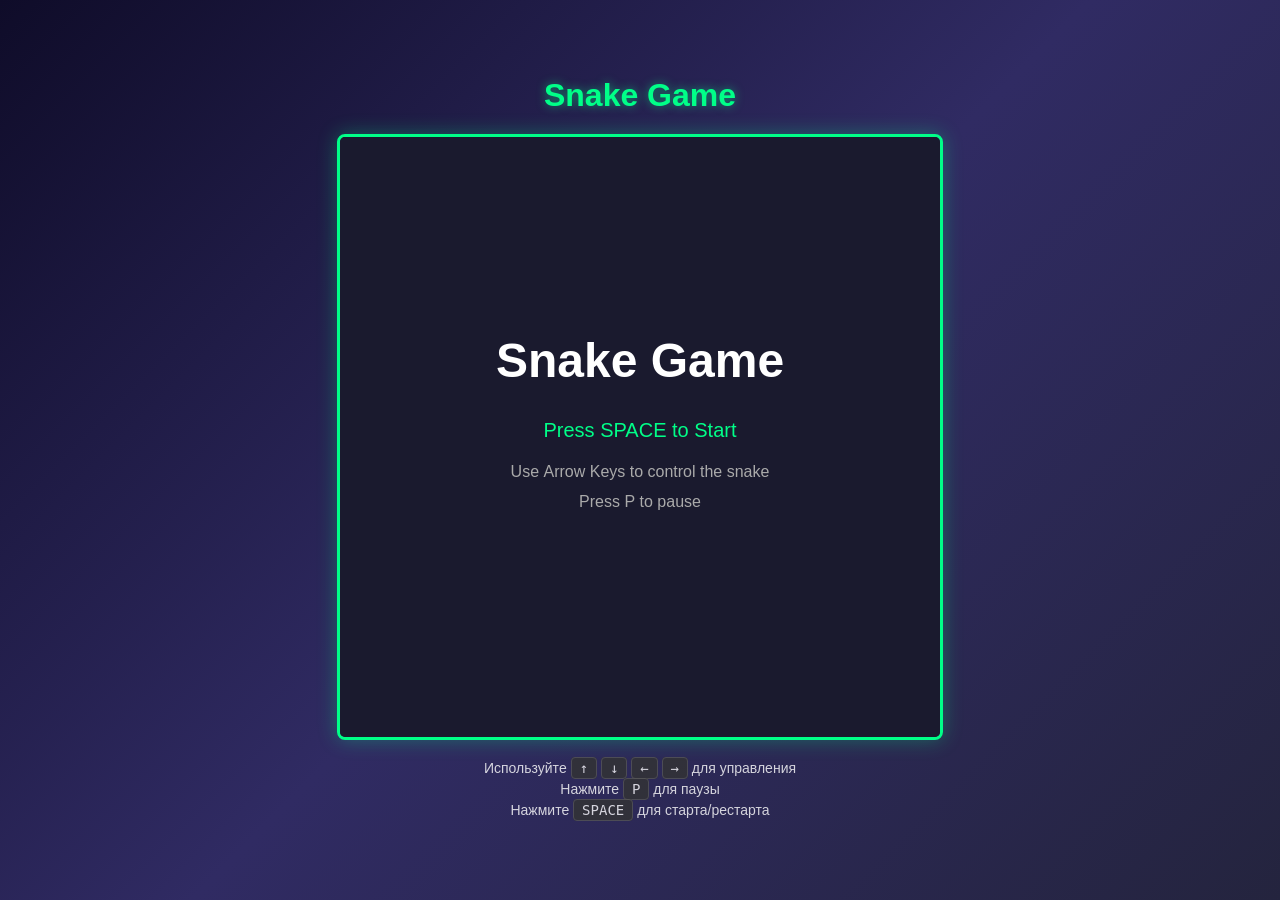
==== index.html @ 167b4890 "feat: implement Snake game logic with canvas rendering - Add game.js with complete Snake game implem" ====
<!DOCTYPE html>
<html lang="ru">
<head>
    <meta charset="UTF-8">
    <meta name="viewport" content="width=device-width, initial-scale=1.0">
    <title>Snake Game</title>
    <style>
        * {
            margin: 0;
            padding: 0;
            box-sizing: border-box;
        }

        body {
            display: flex;
            justify-content: center;
            align-items: center;
            min-height: 100vh;
            background: linear-gradient(135deg, #0f0c29, #302b63, #24243e);
            font-family: 'Arial', sans-serif;
        }

        .game-container {
            text-align: center;
            padding: 20px;
        }

        h1 {
            color: #00ff88;
            margin-bottom: 20px;
            text-shadow: 0 0 10px rgba(0, 255, 136, 0.5);
        }

        #gameCanvas {
            border: 3px solid #00ff88;
            border-radius: 8px;
            box-shadow: 0 0 20px rgba(0, 255, 136, 0.3);
            display: block;
            margin: 0 auto;
        }

        .controls {
            margin-top: 20px;
            color: #ffffff;
            font-size: 14px;
        }

        .controls p {
            margin: 5px 0;
            opacity: 0.8;
        }

        .controls kbd {
            background: #333;
            padding: 2px 8px;
            border-radius: 4px;
            border: 1px solid #555;
        }
    </style>
</head>
<body>
    <div class="game-container">
        <h1>Snake Game</h1>
        <canvas id="gameCanvas"></canvas>
        <div class="controls">
            <p>Используйте <kbd>↑</kbd> <kbd>↓</kbd> <kbd>←</kbd> <kbd>→</kbd> для управления</p>
            <p>Нажмите <kbd>P</kbd> для паузы</p>
            <p>Нажмите <kbd>SPACE</kbd> для старта/рестарта</p>
        </div>
    </div>
    <script src="static/js/game.js"></script>
</body>
</html>
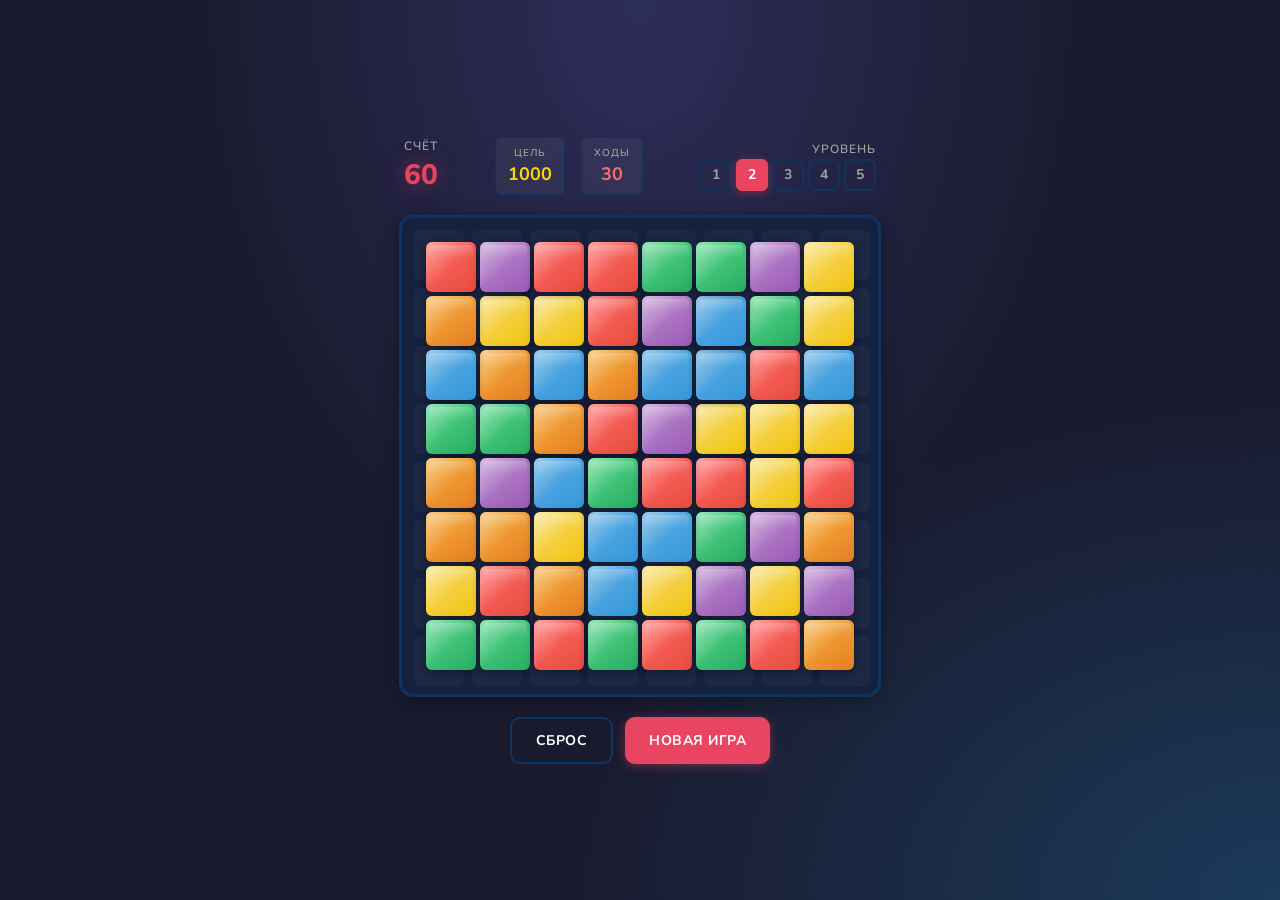
==== commit 2ed79741: "chore: repair PR branch history" ====
--- a/index.html
+++ b/index.html
@@ -3,71 +3,1458 @@
 <head>
     <meta charset="UTF-8">
     <meta name="viewport" content="width=device-width, initial-scale=1.0">
-    <title>Snake Game</title>
+    <title>Match-3 Игра</title>
+    <link rel="preconnect" href="https://fonts.googleapis.com">
+    <link rel="preconnect" href="https://fonts.gstatic.com" crossorigin>
+    <link href="https://fonts.googleapis.com/css2?family=Nunito:wght@400;600;700;800&display=swap" rel="stylesheet">
     <style>
-        * {
+        :root {
+            --tile-size: 50px;
+            --board-gap: 4px;
+            --board-padding: 12px;
+            --cell-size: calc(var(--tile-size) + var(--board-gap));
+            --board-size: calc(var(--cell-size) * 8 + var(--board-padding) * 2 - var(--board-gap));
+            
+            --color-bg: #1a1a2e;
+            --color-board: #16213e;
+            --color-board-border: #0f3460;
+            --color-text: #e8e8e8;
+            --color-text-muted: #a0a0a0;
+            --color-accent: #e94560;
+            --color-accent-hover: #ff6b6b;
+            
+            --tile-red: #e74c3c;
+            --tile-blue: #3498db;
+            --tile-green: #27ae60;
+            --tile-yellow: #f1c40f;
+            --tile-purple: #9b59b6;
+            --tile-orange: #e67e22;
+            
+            --shadow-card: 0 4px 20px rgba(0, 0, 0, 0.3);
+            --shadow-tile: 0 2px 8px rgba(0, 0, 0, 0.4);
+            --shadow-button: 0 2px 10px rgba(233, 69, 96, 0.4);
+            
+            --transition-fast: 0.15s ease;
+            --transition-normal: 0.25s ease;
+            --transition-slow: 0.4s ease;
+            
+            --radius-small: 6px;
+            --radius-medium: 10px;
+            --radius-large: 14px;
+        }
+        
+        *, *::before, *::after {
+            box-sizing: border-box;
             margin: 0;
             padding: 0;
-            box-sizing: border-box;
-        }
-
+        }
+        
         body {
+            font-family: 'Nunito', sans-serif;
+            background: var(--color-bg);
+            color: var(--color-text);
+            min-height: 100vh;
             display: flex;
+            flex-direction: column;
+            align-items: center;
             justify-content: center;
+            padding: 20px;
+            background-image: 
+                radial-gradient(ellipse at top, #2d2d5a 0%, transparent 50%),
+                radial-gradient(ellipse at bottom right, #1a3a5a 0%, transparent 40%);
+        }
+        
+        /* Header & Score */
+        .game-header {
+            width: 100%;
+            max-width: 480px;
+            display: flex;
+            justify-content: space-between;
             align-items: center;
-            min-height: 100vh;
-            background: linear-gradient(135deg, #0f0c29, #302b63, #24243e);
-            font-family: 'Arial', sans-serif;
-        }
-
-        .game-container {
+            margin-bottom: 20px;
+            padding: 0 4px;
+        }
+        
+        .score-container {
+            display: flex;
+            flex-direction: column;
+            gap: 2px;
+        }
+        
+        .score-label {
+            font-size: 12px;
+            font-weight: 600;
+            color: var(--color-text-muted);
+            text-transform: uppercase;
+            letter-spacing: 1px;
+        }
+        
+        .score-value {
+            font-size: 28px;
+            font-weight: 800;
+            color: var(--color-accent);
+            text-shadow: 0 0 20px rgba(233, 69, 96, 0.5);
+        }
+        
+        .stats-container {
+            display: flex;
+            gap: 16px;
+        }
+        
+        .stat-box {
+            display: flex;
+            flex-direction: column;
+            align-items: center;
+            gap: 2px;
+            padding: 8px 12px;
+            background: rgba(255, 255, 255, 0.05);
+            border-radius: var(--radius-small);
+            border: 1px solid var(--color-board-border);
+        }
+        
+        .stat-label {
+            font-size: 10px;
+            font-weight: 600;
+            color: var(--color-text-muted);
+            text-transform: uppercase;
+            letter-spacing: 1px;
+        }
+        
+        .stat-value {
+            font-size: 18px;
+            font-weight: 700;
+        }
+        
+        .stat-value.target {
+            color: #ffd700;
+        }
+        
+        .stat-value.moves {
+            color: #ff6b6b;
+        }
+        
+        .level-container {
+            display: flex;
+            flex-direction: column;
+            align-items: flex-end;
+            gap: 2px;
+        }
+        
+        .level-label {
+            font-size: 12px;
+            font-weight: 600;
+            color: var(--color-text-muted);
+            text-transform: uppercase;
+            letter-spacing: 1px;
+        }
+        
+        .level-select {
+            display: flex;
+            gap: 4px;
+        }
+        
+        .level-btn {
+            width: 32px;
+            height: 32px;
+            border: 2px solid var(--color-board-border);
+            background: transparent;
+            color: var(--color-text-muted);
+            font-family: inherit;
+            font-size: 14px;
+            font-weight: 700;
+            border-radius: var(--radius-small);
+            cursor: pointer;
+            transition: all var(--transition-fast);
+        }
+        
+        .level-btn:hover {
+            border-color: var(--color-accent);
+            color: var(--color-accent);
+            transform: scale(1.05);
+        }
+        
+        .level-btn.active {
+            background: var(--color-accent);
+            border-color: var(--color-accent);
+            color: white;
+            box-shadow: var(--shadow-button);
+        }
+        
+        /* Game Board */
+        .game-board-wrapper {
+            background: var(--color-board);
+            border: 3px solid var(--color-board-border);
+            border-radius: var(--radius-large);
+            padding: var(--board-padding);
+            box-shadow: var(--shadow-card);
+        }
+        
+        .game-board {
+            display: grid;
+            grid-template-columns: repeat(8, var(--cell-size));
+            grid-template-rows: repeat(8, var(--cell-size));
+            gap: var(--board-gap);
+            width: var(--board-size);
+            height: var(--board-size);
+            position: relative;
+        }
+        
+        /* Board Cells (background grid) */
+        .board-cell {
+            width: var(--tile-size);
+            height: var(--tile-size);
+            background: rgba(255, 255, 255, 0.03);
+            border-radius: var(--radius-small);
+            position: relative;
+        }
+        
+        .board-cell::before {
+            content: '';
+            position: absolute;
+            inset: 0;
+            background: radial-gradient(circle, rgba(255, 255, 255, 0.05) 0%, transparent 70%);
+            border-radius: inherit;
+            opacity: 0;
+            transition: opacity var(--transition-normal);
+        }
+        
+        .board-cell:hover::before {
+            opacity: 1;
+        }
+        
+        /* Tiles */
+        .tile {
+            width: var(--tile-size);
+            height: var(--tile-size);
+            border-radius: var(--radius-small);
+            position: absolute;
+            cursor: pointer;
+            transition: 
+                transform var(--transition-fast),
+                box-shadow var(--transition-fast),
+                opacity var(--transition-normal);
+            box-shadow: var(--shadow-tile);
+            z-index: 10;
+        }
+        
+        .tile::before {
+            content: '';
+            position: absolute;
+            inset: 0;
+            border-radius: inherit;
+            background: linear-gradient(135deg, rgba(255, 255, 255, 0.4) 0%, transparent 50%);
+            pointer-events: none;
+        }
+        
+        .tile::after {
+            content: '';
+            position: absolute;
+            inset: 3px;
+            border-radius: calc(var(--radius-small) - 2px);
+            background: linear-gradient(180deg, rgba(255, 255, 255, 0.2) 0%, transparent 30%);
+            pointer-events: none;
+        }
+        
+        .tile:hover {
+            transform: scale(1.08);
+            z-index: 20;
+        }
+        
+        .tile.selected {
+            transform: scale(1.1);
+            box-shadow: 0 0 0 3px var(--color-accent), 0 0 20px var(--color-accent), var(--shadow-tile);
+            z-index: 20;
+            animation: selectedGlow 0.6s ease-in-out infinite alternate;
+        }
+
+        @keyframes selectedGlow {
+            0% {
+                box-shadow: 0 0 0 3px var(--color-accent), 0 0 15px var(--color-accent), var(--shadow-tile);
+            }
+            100% {
+                box-shadow: 0 0 0 3px var(--color-accent), 0 0 25px var(--color-accent), 0 0 35px rgba(233, 69, 96, 0.5), var(--shadow-tile);
+            }
+        }
+        
+        .tile.matched {
+            animation: matchRemove 0.4s ease forwards;
+        }
+
+        .tile.dropping {
+            transition: top 0.35s cubic-bezier(0.34, 1.56, 0.64, 1), left 0.35s cubic-bezier(0.34, 1.56, 0.64, 1);
+            z-index: 5;
+        }
+
+        .tile.dropping-from-above {
+            animation: tileDrop 0.4s cubic-bezier(0.34, 1.56, 0.64, 1) forwards;
+        }
+
+        .tile.shake {
+            animation: shake 0.4s ease;
+        }
+
+        .tile.invalid-move {
+            animation: invalidShake 0.4s ease;
+            box-shadow: 0 0 0 3px #ff4444, var(--shadow-tile);
+        }
+        
+        /* Tile Colors */
+        .tile-red {
+            background: linear-gradient(145deg, #ff6b6b, var(--tile-red));
+        }
+        
+        .tile-blue {
+            background: linear-gradient(145deg, #5dade2, var(--tile-blue));
+        }
+        
+        .tile-green {
+            background: linear-gradient(145deg, #58d68d, var(--tile-green));
+        }
+        
+        .tile-yellow {
+            background: linear-gradient(145deg, #f7dc6f, var(--tile-yellow));
+        }
+        
+        .tile-purple {
+            background: linear-gradient(145deg, #bb8fce, var(--tile-purple));
+        }
+        
+        .tile-orange {
+            background: linear-gradient(145deg, #f5b041, var(--tile-orange));
+        }
+        
+        /* Tile Animations */
+        @keyframes tileAppear {
+            0% {
+                transform: scale(0) rotate(-180deg);
+                opacity: 0;
+            }
+            60% {
+                transform: scale(1.1) rotate(10deg);
+                opacity: 1;
+            }
+            100% {
+                transform: scale(1) rotate(0deg);
+                opacity: 1;
+            }
+        }
+        
+        @keyframes matchRemove {
+            0% {
+                transform: scale(1);
+                opacity: 1;
+            }
+            30% {
+                transform: scale(1.4);
+                opacity: 0.9;
+                box-shadow: 0 0 30px currentColor;
+            }
+            60% {
+                transform: scale(1.6);
+                opacity: 0.6;
+            }
+            100% {
+                transform: scale(1.8) rotate(45deg);
+                opacity: 0;
+            }
+        }
+
+        @keyframes tileDrop {
+            0% {
+                transform: translateY(-100px) scale(0.8);
+                opacity: 0;
+            }
+            60% {
+                transform: translateY(10px) scale(1.1);
+                opacity: 1;
+            }
+            80% {
+                transform: translateY(-5px) scale(0.95);
+                opacity: 1;
+            }
+            100% {
+                transform: translateY(0) scale(1);
+                opacity: 1;
+            }
+        }
+
+        @keyframes shake {
+            0%, 100% { transform: translateX(0); }
+            10% { transform: translateX(-8px) rotate(-2deg); }
+            20% { transform: translateX(8px) rotate(2deg); }
+            30% { transform: translateX(-6px) rotate(-1deg); }
+            40% { transform: translateX(6px) rotate(1deg); }
+            50% { transform: translateX(-4px); }
+            60% { transform: translateX(4px); }
+            70% { transform: translateX(-2px); }
+            80% { transform: translateX(2px); }
+            90% { transform: translateX(-1px); }
+        }
+
+        @keyframes invalidShake {
+            0%, 100% { transform: translateX(0); }
+            10% { transform: translateX(-10px) rotate(-3deg); }
+            20% { transform: translateX(10px) rotate(3deg); }
+            30% { transform: translateX(-8px) rotate(-2deg); }
+            40% { transform: translateX(8px) rotate(2deg); }
+            50% { transform: translateX(-6px); }
+            60% { transform: translateX(6px); }
+            70% { transform: translateX(-4px); }
+            80% { transform: translateX(4px); }
+            90% { transform: translateX(-2px); }
+        }
+        
+        @keyframes tilePop {
+            0% {
+                transform: scale(1);
+            }
+            50% {
+                transform: scale(1.25);
+            }
+            100% {
+                transform: scale(1);
+            }
+        }
+
+        @keyframes popIn {
+            0% {
+                transform: scale(0);
+                opacity: 0;
+            }
+            60% {
+                transform: scale(1.2);
+                opacity: 1;
+            }
+            100% {
+                transform: scale(1);
+                opacity: 1;
+            }
+        }
+
+        /* Particle effects */
+        .particle {
+            position: absolute;
+            width: 8px;
+            height: 8px;
+            border-radius: 50%;
+            pointer-events: none;
+            animation: particleExplode 0.6s ease-out forwards;
+            z-index: 100;
+        }
+
+        @keyframes particleExplode {
+            0% {
+                transform: translate(0, 0) scale(1);
+                opacity: 1;
+            }
+            100% {
+                transform: translate(var(--tx), var(--ty)) scale(0);
+                opacity: 0;
+            }
+        }
+
+        /* Glow effect for selected */
+        .tile.selected::before {
+            animation: selectedPulse 0.8s ease-in-out infinite;
+        }
+
+        @keyframes selectedPulse {
+            0%, 100% {
+                box-shadow: 0 0 5px var(--color-accent), 0 0 15px var(--color-accent), 0 0 25px var(--color-accent);
+            }
+            50% {
+                box-shadow: 0 0 10px var(--color-accent), 0 0 20px var(--color-accent), 0 0 35px var(--color-accent);
+            }
+        }
+
+        /* Combo text animation */
+        .combo-text {
+            position: absolute;
+            font-size: 24px;
+            font-weight: 800;
+            color: var(--color-accent);
+            text-shadow: 0 0 10px var(--color-accent), 0 2px 4px rgba(0,0,0,0.5);
+            pointer-events: none;
+            animation: comboPopup 0.8s ease-out forwards;
+            z-index: 200;
+            white-space: nowrap;
+        }
+
+        @keyframes comboPopup {
+            0% {
+                transform: translate(-50%, -50%) scale(0.5);
+                opacity: 0;
+            }
+            20% {
+                transform: translate(-50%, -50%) scale(1.2);
+                opacity: 1;
+            }
+            40% {
+                transform: translate(-50%, -50%) scale(1);
+            }
+            100% {
+                transform: translate(-50%, -80%) scale(0.8);
+                opacity: 0;
+            }
+        }
+        
+        .tile.appearing {
+            animation: tileAppear 0.4s ease forwards;
+        }
+        
+        .tile.pop {
+            animation: tilePop 0.2s ease;
+        }
+        
+        /* Action Buttons */
+        .game-actions {
+            display: flex;
+            gap: 12px;
+            margin-top: 20px;
+        }
+        
+        .action-btn {
+            padding: 12px 24px;
+            border: none;
+            background: var(--color-accent);
+            color: white;
+            font-family: inherit;
+            font-size: 14px;
+            font-weight: 700;
+            border-radius: var(--radius-medium);
+            cursor: pointer;
+            transition: all var(--transition-fast);
+            box-shadow: var(--shadow-button);
+            text-transform: uppercase;
+            letter-spacing: 0.5px;
+        }
+        
+        .action-btn:hover {
+            background: var(--color-accent-hover);
+            transform: translateY(-2px);
+            box-shadow: 0 4px 15px rgba(233, 69, 96, 0.5);
+        }
+        
+        .action-btn:active {
+            transform: translateY(0);
+        }
+        
+        .action-btn.secondary {
+            background: transparent;
+            border: 2px solid var(--color-board-border);
+            box-shadow: none;
+        }
+        
+        .action-btn.secondary:hover {
+            background: var(--color-board-border);
+            border-color: var(--color-board-border);
+            box-shadow: none;
+        }
+        
+        /* Game Over Overlay */
+        .game-overlay {
+            position: fixed;
+            inset: 0;
+            background: rgba(0, 0, 0, 0.85);
+            display: flex;
+            flex-direction: column;
+            align-items: center;
+            justify-content: center;
+            gap: 20px;
+            opacity: 0;
+            pointer-events: none;
+            transition: opacity var(--transition-normal);
+            z-index: 100;
+        }
+        
+        .game-overlay.visible {
+            opacity: 1;
+            pointer-events: all;
+        }
+        
+        .overlay-title {
+            font-size: 36px;
+            font-weight: 800;
+            color: var(--color-accent);
+            text-transform: uppercase;
+            letter-spacing: 2px;
+            text-shadow: 0 0 30px rgba(233, 69, 96, 0.7);
+        }
+        
+        .overlay-score {
+            font-size: 48px;
+            font-weight: 800;
+            color: white;
+        }
+        
+        .overlay-label {
+            font-size: 14px;
+            color: var(--color-text-muted);
+            text-transform: uppercase;
+            letter-spacing: 1px;
+        }
+        
+        /* Win/Lose Messages */
+        .message {
+            position: fixed;
+            top: 50%;
+            left: 50%;
+            transform: translate(-50%, -50%);
+            background: rgba(0, 0, 0, 0.9);
+            color: white;
+            padding: 40px;
+            border-radius: 20px;
             text-align: center;
-            padding: 20px;
-        }
-
-        h1 {
-            color: #00ff88;
+            z-index: 1000;
+            display: none;
+            animation: popIn 0.3s ease-out;
+            border: 2px solid var(--color-accent);
+        }
+
+        .message h2 {
+            font-size: 32px;
             margin-bottom: 20px;
-            text-shadow: 0 0 10px rgba(0, 255, 136, 0.5);
-        }
-
-        #gameCanvas {
-            border: 3px solid #00ff88;
-            border-radius: 8px;
-            box-shadow: 0 0 20px rgba(0, 255, 136, 0.3);
-            display: block;
-            margin: 0 auto;
-        }
-
-        .controls {
-            margin-top: 20px;
-            color: #ffffff;
-            font-size: 14px;
-        }
-
-        .controls p {
-            margin: 5px 0;
+            color: var(--color-accent);
+        }
+
+        .message p {
+            font-size: 18px;
+            margin-bottom: 30px;
             opacity: 0.8;
         }
 
-        .controls kbd {
-            background: #333;
-            padding: 2px 8px;
-            border-radius: 4px;
-            border: 1px solid #555;
+        .message button {
+            background: linear-gradient(135deg, var(--color-accent), #ff6b6b);
+            color: white;
+            border: none;
+            padding: 15px 40px;
+            font-size: 18px;
+            border-radius: 30px;
+            cursor: pointer;
+            transition: transform 0.2s, box-shadow 0.2s;
+            font-weight: 700;
+        }
+
+        .message button:hover {
+            transform: scale(1.05);
+            box-shadow: 0 5px 20px rgba(233, 69, 96, 0.5);
+        }
+
+        /* Responsive */
+        @media (max-width: 500px) {
+            :root {
+                --tile-size: 42px;
+                --board-padding: 10px;
+                --board-gap: 3px;
+            }
+            
+            .score-value {
+                font-size: 24px;
+            }
+            
+            .level-btn {
+                width: 28px;
+                height: 28px;
+                font-size: 12px;
+            }
+            
+            .action-btn {
+                padding: 10px 18px;
+                font-size: 12px;
+            }
+
+            .stats-container {
+                gap: 8px;
+            }
+
+            .stat-box {
+                padding: 6px 8px;
+            }
+
+            .stat-value {
+                font-size: 14px;
+            }
+        }
+        
+        @media (max-width: 400px) {
+            :root {
+                --tile-size: 36px;
+                --board-padding: 8px;
+                --board-gap: 2px;
+            }
+            
+            .game-header {
+                flex-direction: column;
+                gap: 16px;
+            }
+            
+            .level-container {
+                align-items: center;
+            }
+
+            .stats-container {
+                width: 100%;
+                justify-content: center;
+            }
         }
     </style>
 </head>
 <body>
-    <div class="game-container">
-        <h1>Snake Game</h1>
-        <canvas id="gameCanvas"></canvas>
-        <div class="controls">
-            <p>Используйте <kbd>↑</kbd> <kbd>↓</kbd> <kbd>←</kbd> <kbd>→</kbd> для управления</p>
-            <p>Нажмите <kbd>P</kbd> для паузы</p>
-            <p>Нажмите <kbd>SPACE</kbd> для старта/рестарта</p>
+    <!-- Header with Score and Level -->
+    <header class="game-header">
+        <div class="score-container">
+            <span class="score-label">Счёт</span>
+            <span class="score-value" id="score">0</span>
+        </div>
+        
+        <div class="stats-container">
+            <div class="stat-box">
+                <span class="stat-label">Цель</span>
+                <span class="stat-value target" id="target">1000</span>
+            </div>
+            <div class="stat-box">
+                <span class="stat-label">Ходы</span>
+                <span class="stat-value moves" id="moves">30</span>
+            </div>
+        </div>
+        
+        <div class="level-container">
+            <span class="level-label">Уровень</span>
+            <div class="level-select">
+                <button class="level-btn" data-level="1">1</button>
+                <button class="level-btn active" data-level="2">2</button>
+                <button class="level-btn" data-level="3">3</button>
+                <button class="level-btn" data-level="4">4</button>
+                <button class="level-btn" data-level="5">5</button>
+            </div>
+        </div>
+    </header>
+    
+    <!-- Game Board -->
+    <div class="game-board-wrapper">
+        <div class="game-board" id="board">
+            <!-- Board cells (background grid) -->
+            <div class="board-cell"></div><div class="board-cell"></div><div class="board-cell"></div><div class="board-cell"></div>
+            <div class="board-cell"></div><div class="board-cell"></div><div class="board-cell"></div><div class="board-cell"></div>
+            <div class="board-cell"></div><div class="board-cell"></div><div class="board-cell"></div><div class="board-cell"></div>
+            <div class="board-cell"></div><div class="board-cell"></div><div class="board-cell"></div><div class="board-cell"></div>
+            <div class="board-cell"></div><div class="board-cell"></div><div class="board-cell"></div><div class="board-cell"></div>
+            <div class="board-cell"></div><div class="board-cell"></div><div class="board-cell"></div><div class="board-cell"></div>
+            <div class="board-cell"></div><div class="board-cell"></div><div class="board-cell"></div><div class="board-cell"></div>
+            <div class="board-cell"></div><div class="board-cell"></div><div class="board-cell"></div><div class="board-cell"></div>
+            <div class="board-cell"></div><div class="board-cell"></div><div class="board-cell"></div><div class="board-cell"></div>
+            <div class="board-cell"></div><div class="board-cell"></div><div class="board-cell"></div><div class="board-cell"></div>
+            <div class="board-cell"></div><div class="board-cell"></div><div class="board-cell"></div><div class="board-cell"></div>
+            <div class="board-cell"></div><div class="board-cell"></div><div class="board-cell"></div><div class="board-cell"></div>
+            <div class="board-cell"></div><div class="board-cell"></div><div class="board-cell"></div><div class="board-cell"></div>
+            <div class="board-cell"></div><div class="board-cell"></div><div class="board-cell"></div><div class="board-cell"></div>
+            <div class="board-cell"></div><div class="board-cell"></div><div class="board-cell"></div><div class="board-cell"></div>
+            <div class="board-cell"></div><div class="board-cell"></div><div class="board-cell"></div><div class="board-cell"></div>
+            
+            <!-- Tiles will be inserted here by JavaScript -->
         </div>
     </div>
-    <script src="static/js/game.js"></script>
+    
+    <!-- Action Buttons -->
+    <div class="game-actions">
+        <button class="action-btn secondary" id="resetBtn">Сброс</button>
+        <button class="action-btn" id="newGameBtn">Новая игра</button>
+    </div>
+    
+    <!-- Game Over Overlay -->
+    <div class="game-overlay" id="gameOverlay">
+        <div class="overlay-label">Игра окончена</div>
+        <div class="overlay-title">Поздравляем!</div>
+        <div class="overlay-label">Ваш счёт</div>
+        <div class="overlay-score" id="finalScore">0</div>
+        <button class="action-btn" id="playAgainBtn">Играть снова</button>
+    </div>
+
+    <!-- Win/Lose Messages -->
+    <div class="message" id="winMessage">
+        <h2>Уровень пройден!</h2>
+        <p>Ваши очки: <span id="winScore">0</span></p>
+        <button onclick="nextLevel()">Следующий уровень</button>
+    </div>
+
+    <div class="message" id="loseMessage">
+        <h2>Игра окончена!</h2>
+        <p>Вы не набрали достаточно очков</p>
+        <button onclick="restartGame()">Играть снова</button>
+    </div>
+    
+    <script>
+        // Sound Manager using Web Audio API
+        class SoundManager {
+            constructor() {
+                this.ctx = null;
+                this.enabled = true;
+                this.initialized = false;
+            }
+
+            init() {
+                if (this.initialized) return;
+                try {
+                    this.ctx = new (window.AudioContext || window.webkitAudioContext)();
+                    this.initialized = true;
+                } catch (e) {
+                    console.log('Audio not supported');
+                    this.enabled = false;
+                }
+            }
+
+            playTone(frequency, duration, type = 'sine', volume = 0.3) {
+                if (!this.enabled || !this.ctx) return;
+                
+                // Resume context if suspended (browser autoplay policy)
+                if (this.ctx.state === 'suspended') {
+                    this.ctx.resume();
+                }
+
+                const oscillator = this.ctx.createOscillator();
+                const gainNode = this.ctx.createGain();
+
+                oscillator.type = type;
+                oscillator.frequency.setValueAtTime(frequency, this.ctx.currentTime);
+
+                gainNode.gain.setValueAtTime(volume, this.ctx.currentTime);
+                gainNode.gain.exponentialRampToValueAtTime(0.01, this.ctx.currentTime + duration);
+
+                oscillator.connect(gainNode);
+                gainNode.connect(this.ctx.destination);
+
+                oscillator.start(this.ctx.currentTime);
+                oscillator.stop(this.ctx.currentTime + duration);
+            }
+
+            playSelect() {
+                // High-pitched pop
+                this.playTone(800, 0.1, 'sine', 0.2);
+            }
+
+            playSwap() {
+                // Whoosh sound
+                this.playTone(300, 0.15, 'triangle', 0.15);
+                setTimeout(() => this.playTone(400, 0.1, 'sine', 0.1), 50);
+            }
+
+            playMatch() {
+                // Satisfying chime
+                this.playTone(523, 0.15, 'sine', 0.25);
+                setTimeout(() => this.playTone(659, 0.15, 'sine', 0.25), 80);
+                setTimeout(() => this.playTone(784, 0.2, 'sine', 0.2), 160);
+            }
+
+            playInvalid() {
+                // Low buzz
+                this.playTone(150, 0.2, 'sawtooth', 0.15);
+            }
+
+            playDrop() {
+                // Soft thud
+                this.playTone(200, 0.1, 'sine', 0.1);
+                this.playTone(100, 0.15, 'sine', 0.2);
+            }
+
+            playCombo(comboCount) {
+                // Escalating chimes for combos
+                const baseFreq = 523;
+                for (let i = 0; i < Math.min(comboCount, 4); i++) {
+                    setTimeout(() => {
+                        this.playTone(baseFreq * (1 + i * 0.2), 0.15, 'sine', 0.2);
+                    }, i * 100);
+                }
+            }
+        }
+
+        const soundManager = new SoundManager();
+
+        const TILE_COLORS = ['tile-red', 'tile-blue', 'tile-green', 'tile-yellow', 'tile-purple', 'tile-orange'];
+        const GRID_SIZE = 8;
+        
+        // Game state
+        let board = [];
+        let score = 0;
+        let selectedTile = null;
+        let isProcessing = false;
+        let level = 1;
+        let targetScore = 1000;
+        let movesRemaining = 30;
+        let combo = 0;
+
+        // Level configurations
+        const LEVEL_CONFIG = {
+            1: { target: 500, moves: 25 },
+            2: { target: 1000, moves: 30 },
+            3: { target: 1500, moves: 25 },
+            4: { target: 2000, moves: 20 },
+            5: { target: 3000, moves: 15 }
+        };
+        
+        function getPosition(row, col) {
+            const gap = parseInt(getComputedStyle(document.documentElement).getPropertyValue('--board-gap')) || 4;
+            const padding = parseInt(getComputedStyle(document.documentElement).getPropertyValue('--board-padding')) || 12;
+            const tileSize = 50;
+            
+            const root = document.documentElement;
+            const styles = getComputedStyle(root);
+            const rootTileSize = parseInt(styles.getPropertyValue('--tile-size')) || tileSize;
+            const rootGap = parseInt(styles.getPropertyValue('--board-gap')) || gap;
+            const rootPadding = parseInt(styles.getPropertyValue('--board-padding')) || padding;
+            
+            const cellSize = rootTileSize + rootGap;
+            return {
+                top: rootPadding + row * cellSize,
+                left: rootPadding + col * cellSize
+            };
+        }
+        
+        function createTileElement(row, col, colorClass) {
+            const tile = document.createElement('div');
+            tile.className = `tile ${colorClass} appearing`;
+            tile.dataset.row = row;
+            tile.dataset.col = col;
+            
+            const pos = getPosition(row, col);
+            tile.style.top = pos.top + 'px';
+            tile.style.left = pos.left + 'px';
+            
+            // Use dataset values for click handler to handle position updates dynamically
+            tile.addEventListener('click', () => {
+                const currentRow = parseInt(tile.dataset.row);
+                const currentCol = parseInt(tile.dataset.col);
+                handleTileClick(currentRow, currentCol);
+            });
+            
+            return tile;
+        }
+        
+        function handleTileClick(row, col) {
+            if (isProcessing) return;
+            
+            const clickedTile = board[row][col];
+            if (!clickedTile) return;
+            
+            // Initialize sound on first interaction
+            if (!selectedTile && !soundManager.initialized) {
+                soundManager.init();
+            }
+            
+            if (!selectedTile) {
+                selectedTile = { row, col, element: clickedTile };
+                clickedTile.element.classList.add('selected');
+                soundManager.playSelect();
+            } else {
+                const { row: selRow, col: selCol, element: selElement } = selectedTile;
+                
+                if (selRow === row && selCol === col) {
+                    clickedTile.element.classList.remove('selected');
+                    selectedTile = null;
+                    return;
+                }
+                
+                const isAdjacent = (
+                    (Math.abs(selRow - row) === 1 && selCol === col) ||
+                    (Math.abs(selCol - col) === 1 && selRow === row)
+                );
+                
+                if (isAdjacent) {
+                    selElement.classList.remove('selected');
+                    swapTiles(selRow, selCol, row, col);
+                    selectedTile = null;
+                } else {
+                    // Invalid move - non-adjacent tile
+                    selElement.classList.remove('selected');
+                    selectedTile = { row, col, element: clickedTile };
+                    clickedTile.element.classList.add('selected');
+                    
+                    // Visual feedback for invalid move
+                    clickedTile.element.classList.add('invalid-move');
+                    setTimeout(() => {
+                        clickedTile.element.classList.remove('invalid-move');
+                    }, 400);
+                    
+                    soundManager.playInvalid();
+                }
+            }
+        }
+        
+        function swapTiles(row1, col1, row2, col2) {
+            // Decrement moves on each swap attempt
+            movesRemaining--;
+            updateUI();
+
+            const tile1 = board[row1][col1];
+            const tile2 = board[row2][col2];
+            
+            board[row1][col1] = tile2;
+            board[row2][col2] = tile1;
+            
+            const pos1 = getPosition(row1, col1);
+            const pos2 = getPosition(row2, col2);
+            
+            if (tile1) {
+                tile1.style.top = pos2.top + 'px';
+                tile1.style.left = pos2.left + 'px';
+                tile1.dataset.row = row2;
+                tile1.dataset.col = col2;
+                tile1.classList.add('dropping');
+                setTimeout(() => tile1.classList.remove('dropping'), 350);
+            }
+            
+            if (tile2) {
+                tile2.style.top = pos1.top + 'px';
+                tile2.style.left = pos1.left + 'px';
+                tile2.dataset.row = row1;
+                tile2.dataset.col = col1;
+                tile2.classList.add('dropping');
+                setTimeout(() => tile2.classList.remove('dropping'), 350);
+            }
+            
+            // Play swap sound
+            soundManager.playSwap();
+            
+            // Check if swap creates matches
+            setTimeout(() => {
+                const matches = checkMatches();
+                if (matches && matches.length > 0) {
+                    combo = 0;
+                    removeMatchedTiles(matches);
+                } else {
+                    // Swap back - no valid move
+                    board[row1][col1] = tile1;
+                    board[row2][col2] = tile2;
+                    
+                    if (tile1) {
+                        tile1.style.top = pos1.top + 'px';
+                        tile1.style.left = pos1.left + 'px';
+                        tile1.dataset.row = row1;
+                        tile1.dataset.col = col1;
+                    }
+                    
+                    if (tile2) {
+                        tile2.style.top = pos2.top + 'px';
+                        tile2.style.left = pos2.left + 'px';
+                        tile2.dataset.row = row2;
+                        tile2.dataset.col = col2;
+                    }
+                    
+                    // Restore moves
+                    movesRemaining++;
+                    updateUI();
+                }
+
+                // Check game state after swap
+                checkGameState();
+            }, 350);
+        }
+
+        function removeMatchedTiles(matches) {
+            // Collect tiles first, then animate them
+            const tilesToRemove = [];
+            matches.forEach(({ row, col }) => {
+                const tile = board[row][col];
+                if (tile) {
+                    tilesToRemove.push({ tile, row, col });
+                    // Clear from board but keep reference
+                    board[row][col] = null;
+                }
+            });
+            
+            // Add matched class and sound to all matched tiles
+            combo++;
+            const matchScore = matches.length * 10 * Math.min(combo, 5);
+            tilesToRemove.forEach(({ tile }) => {
+                tile.classList.add('matched');
+                soundManager.playMatch();
+            });
+            
+            // Show combo text if combo > 1
+            if (combo > 1) {
+                showCombo(combo);
+            }
+            
+            updateScore(matchScore);
+            
+            // Wait for animation to complete, then process drops
+            setTimeout(() => {
+                tilesToRemove.forEach(({ tile, row, col }) => {
+                    tile.remove();
+                });
+                processMatchDrops(matches);
+            }, 400);
+        }
+
+        function showCombo(count) {
+            const boardEl = document.getElementById('board');
+            const comboText = document.createElement('div');
+            comboText.className = 'combo-text';
+            comboText.textContent = `${count}x COMBO!`;
+            comboText.style.left = '50%';
+            comboText.style.top = '40%';
+            boardEl.appendChild(comboText);
+            
+            setTimeout(() => comboText.remove(), 800);
+        }
+        
+        function processMatchDrops(matches) {
+            // Calculate drop positions for each column
+            for (let col = 0; col < GRID_SIZE; col++) {
+                let dropCount = 0;
+                for (let row = GRID_SIZE - 1; row >= 0; row--) {
+                    const hasMatch = matches.some(m => m.row === row && m.col === col);
+                    if (hasMatch) {
+                        dropCount++;
+                    } else if (dropCount > 0) {
+                        // Move tile down
+                        const tile = board[row][col];
+                        if (tile) {
+                            const newRow = row + dropCount;
+                            board[newRow][col] = tile;
+                            board[row][col] = null;
+                            
+                            const pos = getPosition(newRow, col);
+                            tile.style.top = pos.top + 'px';
+                            tile.style.left = pos.left + 'px';
+                            tile.dataset.row = newRow;
+                            tile.classList.add('dropping');
+                            
+                            // Play drop sound for the first tile in each column
+                            if (dropCount === 1) {
+                                soundManager.playDrop();
+                            }
+                            
+                            setTimeout(() => tile.classList.remove('dropping'), 350);
+                        }
+                    }
+                }
+                
+                // Fill empty spaces with new tiles
+                for (let i = 0; i < dropCount; i++) {
+                    const row = dropCount - 1 - i;
+                    const colorClass = TILE_COLORS[Math.floor(Math.random() * TILE_COLORS.length)];
+                    const tileEl = createTileElement(row, col, colorClass);
+                    tileEl.classList.add('dropping-from-above');
+                    
+                    const boardEl = document.getElementById('board');
+                    boardEl.appendChild(tileEl);
+                    board[row][col] = tileEl;
+                    
+                    soundManager.playDrop();
+                    
+                    setTimeout(() => {
+                        tileEl.classList.remove('dropping-from-above');
+                    }, 400);
+                }
+            }
+            
+            // Process new matches after drops complete
+            setTimeout(() => {
+                const newMatches = checkMatches();
+                if (newMatches && newMatches.length > 0) {
+                    // Combo!
+                    soundManager.playCombo(2);
+                    removeMatchedTiles(newMatches);
+                } else {
+                    // Check if there are valid moves
+                    if (!hasValidMoves()) {
+                        shuffleBoard();
+                    }
+                    checkGameState();
+                }
+            }, 450);
+        }
+        
+        function checkMatches() {
+            // Simple horizontal and vertical match detection (3 or more)
+            const matches = [];
+            
+            // Check horizontal matches
+            for (let row = 0; row < GRID_SIZE; row++) {
+                for (let col = 0; col < GRID_SIZE - 2; col++) {
+                    const tile1 = board[row][col];
+                    const tile2 = board[row][col + 1];
+                    const tile3 = board[row][col + 2];
+                    
+                    if (tile1 && tile2 && tile3) {
+                        const color1 = tile1.className.match(/tile-(\w+)/);
+                        const color2 = tile2.className.match(/tile-(\w+)/);
+                        const color3 = tile3.className.match(/tile-(\w+)/);
+                        
+                        if (color1 && color2 && color3 && 
+                            color1[1] === color2[1] && 
+                            color2[1] === color3[1]) {
+                            // Found match of 3, check for more
+                            let matchLength = 3;
+                            while (col + matchLength < GRID_SIZE) {
+                                const nextTile = board[row][col + matchLength];
+                                if (nextTile) {
+                                    const nextColor = nextTile.className.match(/tile-(\w+)/);
+                                    if (nextColor && nextColor[1] === color1[1]) {
+                                        matchLength++;
+                                    } else {
+                                        break;
+                                    }
+                                } else {
+                                    break;
+                                }
+                            }
+                            
+                            // Add all matched tiles
+                            for (let i = 0; i < matchLength; i++) {
+                                if (!matches.some(m => m.row === row && m.col === col + i)) {
+                                    matches.push({ row, col: col + i });
+                                }
+                            }
+                        }
+                    }
+                }
+            }
+            
+            // Check vertical matches
+            for (let col = 0; col < GRID_SIZE; col++) {
+                for (let row = 0; row < GRID_SIZE - 2; row++) {
+                    const tile1 = board[row][col];
+                    const tile2 = board[row + 1][col];
+                    const tile3 = board[row + 2][col];
+                    
+                    if (tile1 && tile2 && tile3) {
+                        const color1 = tile1.className.match(/tile-(\w+)/);
+                        const color2 = tile2.className.match(/tile-(\w+)/);
+                        const color3 = tile3.className.match(/tile-(\w+)/);
+                        
+                        if (color1 && color2 && color3 && 
+                            color1[1] === color2[1] && 
+                            color2[1] === color3[1]) {
+                            // Found match of 3, check for more
+                            let matchLength = 3;
+                            while (row + matchLength < GRID_SIZE) {
+                                const nextTile = board[row + matchLength][col];
+                                if (nextTile) {
+                                    const nextColor = nextTile.className.match(/tile-(\w+)/);
+                                    if (nextColor && nextColor[1] === color1[1]) {
+                                        matchLength++;
+                                    } else {
+                                        break;
+                                    }
+                                } else {
+                                    break;
+                                }
+                            }
+                            
+                            // Add all matched tiles
+                            for (let i = 0; i < matchLength; i++) {
+                                if (!matches.some(m => m.row === row + i && m.col === col)) {
+                                    matches.push({ row: row + i, col });
+                                }
+                            }
+                        }
+                    }
+                }
+            }
+            
+            if (matches.length > 0) {
+                return matches;
+            }
+            
+            return null;
+        }
+
+        function hasValidMoves() {
+            // Check all possible swaps
+            for (let row = 0; row < GRID_SIZE; row++) {
+                for (let col = 0; col < GRID_SIZE; col++) {
+                    // Swap right
+                    if (col < GRID_SIZE - 1) {
+                        const temp = board[row][col];
+                        board[row][col] = board[row][col + 1];
+                        board[row][col + 1] = temp;
+                        if (checkMatches()) {
+                            // Swap back
+                            board[row][col + 1] = board[row][col];
+                            board[row][col] = temp;
+                            return true;
+                        }
+                        // Swap back
+                        board[row][col + 1] = board[row][col];
+                        board[row][col] = temp;
+                    }
+                    
+                    // Swap down
+                    if (row < GRID_SIZE - 1) {
+                        const temp = board[row][col];
+                        board[row][col] = board[row + 1][col];
+                        board[row + 1][col] = temp;
+                        if (checkMatches()) {
+                            // Swap back
+                            board[row + 1][col] = board[row][col];
+                            board[row][col] = temp;
+                            return true;
+                        }
+                        // Swap back
+                        board[row + 1][col] = board[row][col];
+                        board[row][col] = temp;
+                    }
+                }
+            }
+            
+            return false;
+        }
+
+        function shuffleBoard() {
+            isProcessing = true;
+            
+            // Keep shuffling until we have valid moves
+            do {
+                for (let row = 0; row < GRID_SIZE; row++) {
+                    for (let col = 0; col < GRID_SIZE; col++) {
+                        const colorClass = TILE_COLORS[Math.floor(Math.random() * TILE_COLORS.length)];
+                        const tile = board[row][col];
+                        if (tile) {
+                            // Remove existing color classes
+                            TILE_COLORS.forEach(c => tile.classList.remove(c));
+                            tile.classList.add(colorClass);
+                        }
+                    }
+                }
+            } while (checkMatches() || !hasValidMoves());
+            
+            isProcessing = false;
+        }
+        
+        function initBoard() {
+            const boardEl = document.getElementById('board');
+            
+            // Clear existing tiles
+            board = Array(GRID_SIZE).fill(null).map(() => Array(GRID_SIZE).fill(null));
+            
+            // Remove old tile elements
+            const existingTiles = boardEl.querySelectorAll('.tile');
+            existingTiles.forEach(tile => tile.remove());
+            
+            // Create new tiles
+            for (let row = 0; row < GRID_SIZE; row++) {
+                for (let col = 0; col < GRID_SIZE; col++) {
+                    const colorClass = TILE_COLORS[Math.floor(Math.random() * TILE_COLORS.length)];
+                    const tileEl = createTileElement(row, col, colorClass);
+                    boardEl.appendChild(tileEl);
+                    board[row][col] = tileEl;
+                    
+                    // Remove animation class after animation completes
+                    setTimeout(() => {
+                        tileEl.classList.remove('appearing');
+                    }, 400);
+                }
+            }
+            
+            // Remove initial matches
+            setTimeout(() => {
+                const matches = checkMatches();
+                if (matches) {
+                    removeMatchedTiles(matches);
+                }
+            }, 500);
+        }
+        
+        function updateScore(points) {
+            score += points;
+            document.getElementById('score').textContent = score;
+        }
+
+        function updateUI() {
+            document.getElementById('score').textContent = score;
+            document.getElementById('target').textContent = targetScore;
+            document.getElementById('moves').textContent = movesRemaining;
+        }
+
+        function checkGameState() {
+            if (score >= targetScore) {
+                showWinMessage();
+            } else if (movesRemaining <= 0) {
+                showLoseMessage();
+            }
+        }
+
+        function showWinMessage() {
+            isProcessing = true;
+            document.getElementById('winScore').textContent = score;
+            document.getElementById('winMessage').style.display = 'block';
+        }
+
+        function showLoseMessage() {
+            isProcessing = true;
+            document.getElementById('loseMessage').style.display = 'block';
+        }
+
+        function nextLevel() {
+            level++;
+            if (level > 5) level = 1;
+            initGame(level);
+            document.getElementById('winMessage').style.display = 'none';
+        }
+
+        function restartGame() {
+            level = 1;
+            initGame(level);
+            document.getElementById('loseMessage').style.display = 'none';
+        }
+
+        function initGame(selectedLevel = 1) {
+            level = selectedLevel;
+            const config = LEVEL_CONFIG[level];
+            targetScore = config.target;
+            movesRemaining = config.moves;
+            score = 0;
+            combo = 0;
+            selectedTile = null;
+            isProcessing = false;
+            
+            updateUI();
+            
+            // Update level buttons
+            document.querySelectorAll('.level-btn').forEach(btn => {
+                btn.classList.remove('active');
+                if (parseInt(btn.dataset.level) === level) {
+                    btn.classList.add('active');
+                }
+            });
+            
+            initBoard();
+            
+            // Hide overlays
+            document.getElementById('gameOverlay').classList.remove('visible');
+            document.getElementById('winMessage').style.display = 'none';
+            document.getElementById('loseMessage').style.display = 'none';
+        }
+        
+        // Initialize on load
+        document.addEventListener('DOMContentLoaded', () => {
+            initGame(2); // Start at level 2
+            
+            // Level buttons
+            document.querySelectorAll('.level-btn').forEach(btn => {
+                btn.addEventListener('click', () => {
+                    const newLevel = parseInt(btn.dataset.level);
+                    document.querySelector('.level-btn.active')?.classList.remove('active');
+                    btn.classList.add('active');
+                    initGame(newLevel);
+                });
+            });
+            
+            // Action buttons
+            document.getElementById('newGameBtn').addEventListener('click', () => {
+                initGame(level);
+            });
+            
+            document.getElementById('resetBtn').addEventListener('click', () => {
+                initBoard();
+            });
+            
+            document.getElementById('playAgainBtn').addEventListener('click', () => {
+                document.getElementById('gameOverlay').classList.remove('visible');
+                initGame(level);
+            });
+        });
+    </script>
 </body>
-</html>
+</html>
